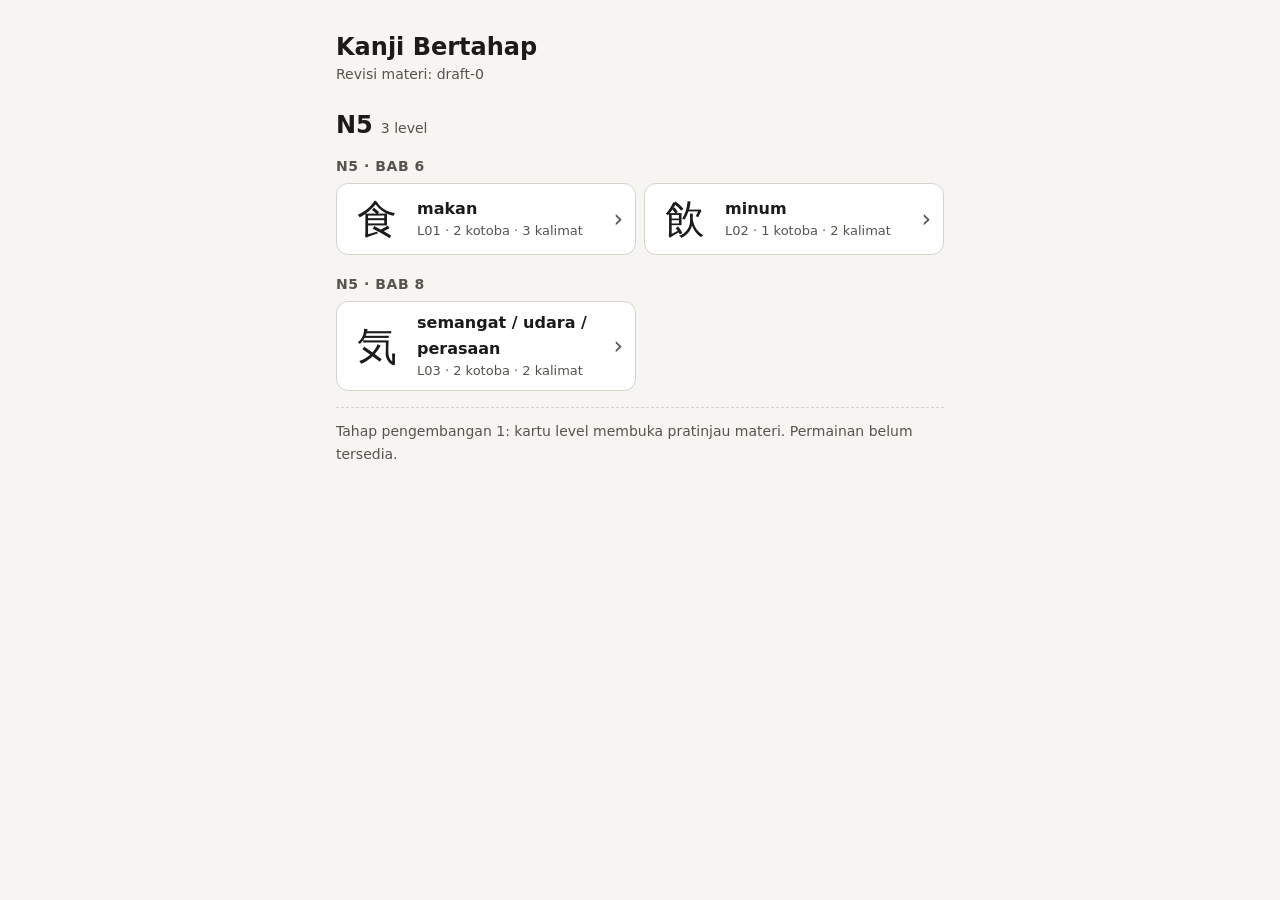
==== index.html @ 2ae5164c "Step 1: content schema, loading, validation, and CSV pipeline - data/content.json: schema v1 with th" ====
<!doctype html>
<html lang="id">
<head>
  <meta charset="utf-8">
  <meta name="viewport" content="width=device-width, initial-scale=1, viewport-fit=cover">
  <meta name="theme-color" content="#1e3a8a">
  <title>Kanji Bertahap</title>
  <link rel="stylesheet" href="css/style.css">
</head>
<body>
  <noscript>
    <div class="boot">
      <h1>JavaScript nonaktif</h1>
      <p>Aplikasi ini membutuhkan JavaScript. Aktifkan JavaScript di pengaturan browser, lalu muat ulang halaman.</p>
    </div>
  </noscript>

  <!-- Shown by the inline script below when the page is opened from disk. -->
  <div id="file-protocol-help" class="boot" hidden>
    <h1>Buka lewat server lokal</h1>
    <p>
      Aplikasi ini tidak bisa dibuka dengan klik ganda pada <code>index.html</code>.
      Browser memblokir pemuatan file materi (<code>data/content.json</code>) langsung dari disk.
      Pilih salah satu cara berikut.
    </p>

    <h2>Cara 1 — VS Code + Live Server</h2>
    <ol>
      <li>Buka folder proyek ini di VS Code (<em>File → Open Folder…</em>).</li>
      <li>Buka panel <em>Extensions</em> (Ctrl+Shift+X, di Mac Cmd+Shift+X), cari <strong>Live Server</strong> (pembuat: Ritwick Dey), lalu klik <em>Install</em>.</li>
      <li>Klik kanan <code>index.html</code> di panel Explorer, pilih <strong>Open with Live Server</strong>.</li>
      <li>Browser terbuka otomatis di alamat seperti <code>http://127.0.0.1:5500</code>.</li>
    </ol>

    <h2>Cara 2 — Terminal (Python)</h2>
    <ol>
      <li>Buka Terminal di folder proyek, yaitu folder yang berisi <code>index.html</code>.</li>
      <li>Jalankan perintah ini:
        <pre><code>python3 -m http.server 8000</code></pre>
        Di Windows, jika perintah di atas tidak dikenal, gunakan <code>python -m http.server 8000</code>.
      </li>
      <li>Buka <code>http://localhost:8000</code> di browser.</li>
      <li>Untuk berhenti, tekan Ctrl+C di Terminal.</li>
    </ol>

    <h2>Cara 3 — Versi online</h2>
    <p>Jika aplikasi sudah di-deploy ke Netlify, cukup buka tautan Netlify-nya.</p>
  </div>

  <div id="boot-failed" class="boot" hidden>
    <h1>Aplikasi gagal dimuat</h1>
    <p>Browser tidak bisa menjalankan aplikasi. Coba muat ulang halaman. Jika masih gagal, gunakan Chrome, Safari, Firefox, atau Edge versi terbaru.</p>
  </div>

  <main id="app"></main>

  <script>
    // Classic inline script: module scripts never run from file://, so this
    // check has to live outside js/main.js.
    (function () {
      if (location.protocol === "file:") {
        document.getElementById("file-protocol-help").hidden = false;
        return;
      }
      setTimeout(function () {
        if (!window.__kanjiAppBooted) document.getElementById("boot-failed").hidden = false;
      }, 8000);
    })();
  </script>
  <script type="module" src="js/main.js"></script>
</body>
</html>
---- css/style.css ----
/* Mobile-first styles. Target: 360–430px phones; wider screens get a centered column.
   All color pairs below meet WCAG AA (4.5:1) for normal text. */

:root {
  color-scheme: light;

  --font-ui: system-ui, -apple-system, "Segoe UI", Roboto, "Noto Sans", "Hiragino Kaku Gothic ProN",
    "Noto Sans JP", "Noto Sans CJK JP", "Yu Gothic", Meiryo, sans-serif;
  --font-ja: "Hiragino Kaku Gothic ProN", "Hiragino Sans", "Noto Sans JP", "Noto Sans CJK JP", "Yu Gothic",
    YuGothic, Meiryo, sans-serif;

  --bg: #f6f5f1;
  --surface: #ffffff;
  --text: #1c1b19; /* 16.9:1 on --surface */
  --muted: #57534e; /* 7.6:1 on --surface, 7.0:1 on --bg */
  --border: #d6d3cd;
  --primary: #1e40af; /* 8.7:1 with white */
  --primary-soft: #e3e8fb;
  --error: #b42318; /* 6.3:1 on --surface */
  --error-soft: #fef3f2;
  --warning: #7a4100; /* 7.7:1 on --warning-soft */
  --warning-soft: #fff6e0;
  --success: #17692f; /* 6.9:1 on --success-soft */
  --success-soft: #e8f5ec;
  --highlight: #fde68a; /* text on it: 14:1 */

  --radius: 12px;
  --gutter: 16px;
  --tap: 48px;
}

*,
*::before,
*::after {
  box-sizing: border-box;
}

[hidden] {
  display: none !important;
}

html {
  -webkit-text-size-adjust: 100%;
}

body {
  margin: 0;
  background: var(--bg);
  color: var(--text);
  font-family: var(--font-ui);
  font-size: 1rem;
  line-height: 1.6;
}

:lang(ja) {
  font-family: var(--font-ja);
}

h1,
h2,
h3 {
  line-height: 1.3;
  margin: 0 0 0.5rem;
}

h1 {
  font-size: 1.5rem;
}

h2 {
  font-size: 1.2rem;
}

h3 {
  font-size: 1rem;
}

p {
  margin: 0 0 0.5rem;
}

a {
  color: var(--primary);
}

code {
  font-family: ui-monospace, "SFMono-Regular", Menlo, Consolas, monospace;
  font-size: 0.9em;
  background: var(--primary-soft);
  padding: 0.05em 0.3em;
  border-radius: 4px;
  overflow-wrap: anywhere;
}

pre {
  overflow-x: auto;
  background: var(--surface);
  border: 1px solid var(--border);
  border-radius: 8px;
  padding: 0.5rem 0.75rem;
}

pre code {
  background: none;
  padding: 0;
}

:focus-visible {
  outline: 3px solid var(--primary);
  outline-offset: 2px;
}

[tabindex="-1"]:focus {
  outline: none;
}

.muted {
  color: var(--muted);
}

/* Ruby -------------------------------------------------------------------- */

ruby {
  ruby-position: over;
}

rt {
  font-size: 0.5em;
  font-weight: 400;
  color: var(--muted);
}

/* Layout ------------------------------------------------------------------ */

#app,
.boot {
  max-width: 40rem;
  margin: 0 auto;
  padding-inline: max(var(--gutter), env(safe-area-inset-left));
  padding-block: 1rem 3rem;
}

.boot h2 {
  margin-top: 1.5rem;
}

.boot ol {
  padding-left: 1.25rem;
}

.boot li {
  margin-bottom: 0.4rem;
}

.loading {
  padding-block: 3rem;
  text-align: center;
  color: var(--muted);
}

.screen > * + * {
  margin-top: 1rem;
}

.card {
  background: var(--surface);
  border: 1px solid var(--border);
  border-radius: var(--radius);
  padding: 1rem;
}

.back-link {
  display: inline-flex;
  align-items: center;
  min-height: var(--tap);
  font-weight: 600;
  text-decoration: none;
}

.dev-note {
  font-size: 0.875rem;
  color: var(--muted);
  border-top: 1px dashed var(--border);
  padding-top: 0.75rem;
}

/* Top bar ------------------------------------------------------------------ */

.topbar h1 {
  margin: 0;
}

.topbar__meta {
  margin: 0;
  font-size: 0.875rem;
  color: var(--muted);
}

.notice {
  display: flex;
  align-items: center;
  min-height: var(--tap);
  padding: 0.5rem 0.75rem;
  border-radius: var(--radius);
  font-weight: 600;
  text-decoration: none;
}

.notice--warning {
  background: var(--warning-soft);
  color: var(--warning);
  border: 1px solid currentColor;
}

/* Filter chips ------------------------------------------------------------- */

.chips {
  display: flex;
  flex-wrap: wrap;
  gap: 0.5rem;
}

.chip {
  min-height: 40px;
  min-width: var(--tap);
  padding: 0.25rem 1rem;
  border: 1px solid var(--border);
  border-radius: 999px;
  background: var(--surface);
  color: var(--text);
  font: inherit;
  font-weight: 600;
  cursor: pointer;
}

.chip[aria-pressed="true"] {
  background: var(--primary);
  border-color: var(--primary);
  color: #fff;
}

/* Level list ---------------------------------------------------------------- */

.jlpt-group__title {
  display: flex;
  align-items: baseline;
  gap: 0.5rem;
  font-size: 1.5rem;
  margin-top: 1.5rem;
}

.jlpt-group__count {
  font-size: 0.875rem;
  font-weight: 400;
  color: var(--muted);
}

.chapter-heading {
  position: sticky;
  top: 0;
  z-index: 1;
  margin: 0;
  padding: 0.5rem 0;
  background: var(--bg);
  font-size: 0.875rem;
  color: var(--muted);
  text-transform: uppercase;
  letter-spacing: 0.04em;
}

.level-list {
  list-style: none;
  margin: 0 0 0.75rem;
  padding: 0;
  display: grid;
  gap: 0.5rem;
}

.level-card {
  display: grid;
  grid-template-columns: 3.5rem 1fr auto;
  align-items: center;
  gap: 0.75rem;
  min-height: 4.5rem;
  padding: 0.5rem 0.75rem;
  background: var(--surface);
  border: 1px solid var(--border);
  border-radius: var(--radius);
  color: var(--text);
  text-decoration: none;
}

.level-card:hover {
  border-color: var(--primary);
}

.level-card__kanji {
  font-size: 2.5rem;
  line-height: 1;
  text-align: center;
}

.level-card__body {
  display: flex;
  flex-direction: column;
  min-width: 0;
}

.level-card__title {
  font-weight: 600;
  overflow-wrap: anywhere;
}

.level-card__meta {
  font-size: 0.8125rem;
  color: var(--muted);
}

.level-card__chevron {
  font-size: 1.5rem;
  color: var(--muted);
}

/* Preview ------------------------------------------------------------------- */

.hero {
  text-align: center;
}

.hero__kanji {
  /* Main kanji: never below 64px; 96px on a 360px phone. */
  font-size: clamp(6rem, 30vw, 9rem);
  line-height: 1.1;
  margin: 0;
}

.hero__meaning {
  font-size: 1.25rem;
}

.badges {
  display: flex;
  flex-wrap: wrap;
  justify-content: center;
  gap: 0.375rem;
}

.badge {
  display: inline-block;
  padding: 0.1rem 0.6rem;
  border-radius: 999px;
  background: var(--primary-soft);
  color: var(--primary);
  font-size: 0.8125rem;
  font-weight: 600;
  white-space: nowrap;
}

.badge--plain {
  background: transparent;
  color: var(--muted);
  border: 1px solid var(--border);
}

.badge--kunyomi {
  background: var(--success-soft);
  color: var(--success);
}

.badge--onyomi {
  background: var(--warning-soft);
  color: var(--warning);
}

.bushu {
  display: flex;
  align-items: center;
  gap: 1rem;
}

.bushu__char {
  font-size: 4rem;
  line-height: 1;
}

.bushu__name {
  font-weight: 600;
}

.option-previews {
  list-style: none;
  padding: 0;
  margin: 0;
  display: flex;
  flex-wrap: wrap;
  gap: 0.5rem;
}

.option-preview {
  display: flex;
  flex-direction: column;
  align-items: center;
  min-width: 4rem;
  padding: 0.25rem 0.5rem;
  border: 1px solid var(--border);
  border-radius: 8px;
}

.option-preview--correct {
  border: 2px solid var(--success);
  background: var(--success-soft);
}

.option-preview__char {
  font-size: 2rem;
  line-height: 1.2;
}

.option-preview__tag {
  font-size: 0.75rem;
  font-weight: 600;
  color: var(--success);
}

.readings {
  border-collapse: collapse;
  width: 100%;
}

.readings th,
.readings td {
  text-align: left;
  padding: 0.5rem 0.25rem;
  border-bottom: 1px solid var(--border);
}

.readings th {
  width: 7rem;
  font-weight: 600;
}

.readings td {
  font-size: 1.25rem;
}

.kotoba + .kotoba {
  margin-top: 1rem;
  padding-top: 1rem;
  border-top: 1px solid var(--border);
}

.kotoba__head {
  display: flex;
  flex-wrap: wrap;
  align-items: center;
  gap: 0.5rem 0.75rem;
}

.kotoba__word {
  font-size: 1.75rem;
  margin: 0;
  line-height: 1.8;
}

.kotoba__note {
  background: var(--primary-soft);
  border-radius: 8px;
  padding: 0.5rem 0.75rem;
}

.examples {
  margin: 0.5rem 0 0;
  padding-left: 1.25rem;
}

.example + .example {
  margin-top: 0.75rem;
}

.example__ja {
  font-size: 1.25rem;
  line-height: 2.1; /* room for furigana */
  margin: 0;
}

.example__translation {
  color: var(--muted);
}

.blank {
  background: var(--highlight);
  color: var(--text);
  border-bottom: 3px solid var(--text);
  padding: 0 0.1em;
}

.stage-counts {
  padding-left: 1.25rem;
  margin: 0;
}

.item-ids {
  list-style: none;
  padding: 0;
  margin: 0.25rem 0 0.5rem;
  font-size: 0.8125rem;
}

/* Validation issues ------------------------------------------------------------ */

.issues {
  list-style: none;
  padding: 0;
  margin: 0;
  display: grid;
  gap: 0.75rem;
}

.issue {
  border-radius: var(--radius);
  padding: 0.75rem;
  border: 1px solid;
  overflow-wrap: anywhere;
}

.issue--error {
  background: var(--error-soft);
  border-color: var(--error);
}

.issue--warning {
  background: var(--warning-soft);
  border-color: var(--warning);
}

.issue--prominent {
  border-width: 3px;
  border-left-width: 10px;
}

.issue__head {
  display: flex;
  flex-wrap: wrap;
  gap: 0.25rem 0.5rem;
  align-items: baseline;
  font-weight: 600;
}

.issue--error .issue__icon,
.issue--error .issue__severity {
  color: var(--error);
}

.issue--warning .issue__icon,
.issue--warning .issue__severity {
  color: var(--warning);
}

.issue__message {
  margin: 0.25rem 0;
}

.issue__path {
  font-size: 0.8125rem;
  color: var(--muted);
  margin: 0;
}

/* Wider screens ----------------------------------------------------------------- */

@media (min-width: 48rem) {
  #app,
  .boot {
    padding-block: 2rem 4rem;
  }

  .level-list {
    grid-template-columns: repeat(2, minmax(0, 1fr));
  }
}
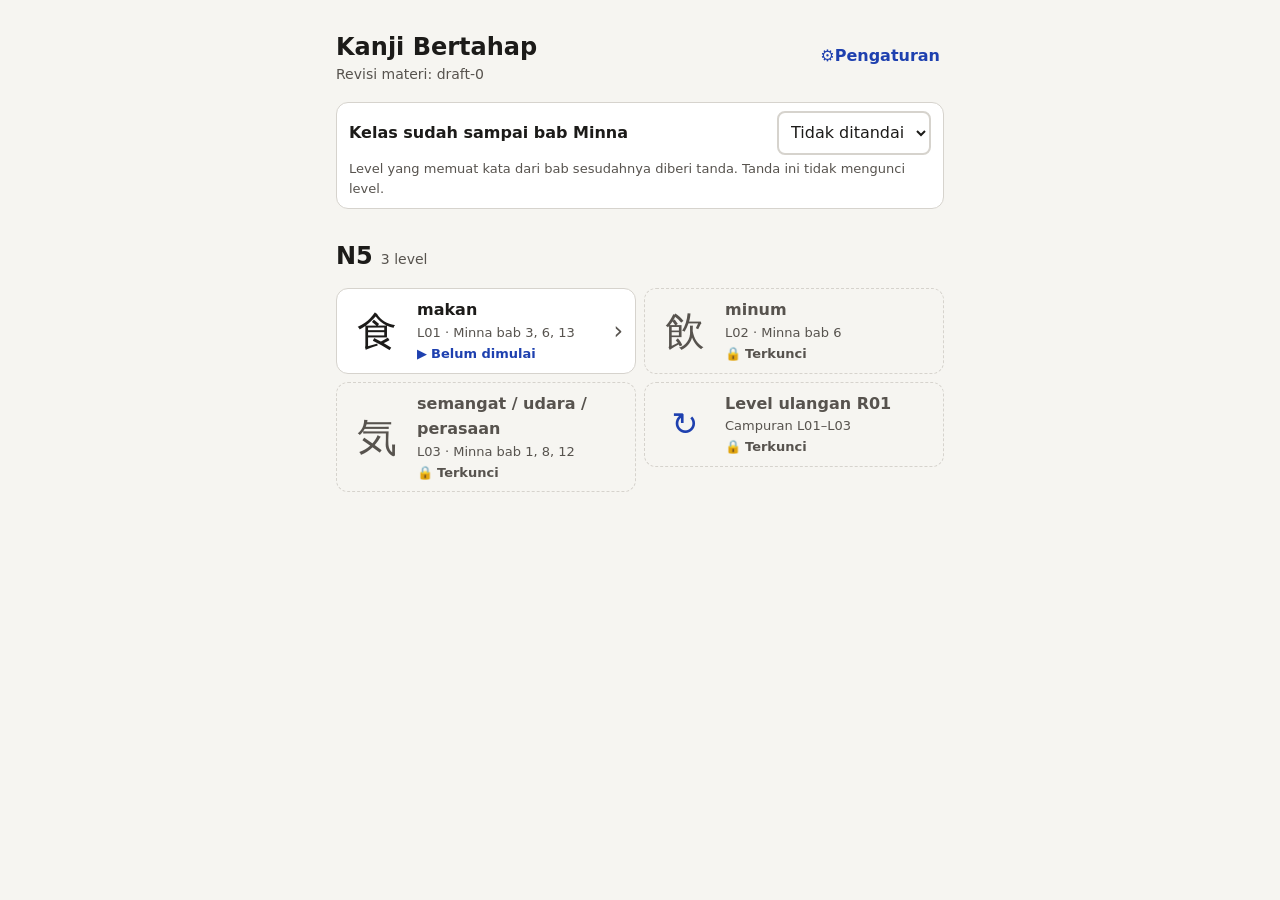
==== commit ad3d7541: "Second-tab warning, participant code example, inline DRAF label - js/tab-guard.js: detects the app o" ====
--- a/index.html
+++ b/index.html
@@ -52,6 +52,7 @@
     <p>Browser tidak bisa menjalankan aplikasi. Coba muat ulang halaman. Jika masih gagal, gunakan Chrome, Safari, Firefox, atau Edge versi terbaru.</p>
   </div>
 
+  <div id="tab-warning" class="tab-warning" role="alert" hidden></div>
   <main id="app"></main>
 
   <script>
--- a/css/style.css
+++ b/css/style.css
@@ -122,6 +122,7 @@
 
 ruby {
   ruby-position: over;
+  ruby-align: center; /* keep the base kanji together when the furigana is wider */
 }
 
 rt {
@@ -186,8 +187,25 @@
 
 /* Top bar ------------------------------------------------------------------ */
 
+.topbar {
+  display: flex;
+  align-items: flex-start;
+  justify-content: space-between;
+  gap: 0.75rem;
+}
+
 .topbar h1 {
   margin: 0;
+}
+
+.topbar__action {
+  display: inline-flex;
+  align-items: center;
+  min-height: var(--tap);
+  padding-inline: 0.25rem;
+  font-weight: 600;
+  text-decoration: none;
+  white-space: nowrap;
 }
 
 .topbar__meta {
@@ -242,30 +260,61 @@
 /* Level list ---------------------------------------------------------------- */
 
 .jlpt-group__title {
+  position: sticky;
+  top: 0;
+  z-index: 1;
   display: flex;
   align-items: baseline;
   gap: 0.5rem;
+  margin: 1.5rem 0 0.5rem;
+  padding: 0.5rem 0;
+  background: var(--bg);
   font-size: 1.5rem;
-  margin-top: 1.5rem;
+}
+
+.chapter-limit {
+  display: grid;
+  grid-template-columns: 1fr auto;
+  align-items: center;
+  gap: 0.25rem 0.75rem;
+  padding: 0.5rem 0.75rem;
+  border: 1px solid var(--border);
+  border-radius: var(--radius);
+  background: var(--surface);
+}
+
+.chapter-limit__label {
+  font-weight: 600;
+}
+
+.chapter-limit__help {
+  grid-column: 1 / -1;
+  margin: 0;
+  font-size: 0.8125rem;
+  color: var(--muted);
+}
+
+.select {
+  min-height: 44px;
+  padding: 0.25rem 0.5rem;
+  border: 2px solid var(--border);
+  border-radius: 8px;
+  background: var(--surface);
+  color: var(--text);
+  font: inherit;
+}
+
+.chapter-marker {
+  margin-top: 0.125rem;
+  font-size: 0.8125rem;
+  font-weight: 600;
+  color: var(--warning);
 }
 
 .jlpt-group__count {
   font-size: 0.875rem;
   font-weight: 400;
   color: var(--muted);
-}
-
-.chapter-heading {
-  position: sticky;
-  top: 0;
-  z-index: 1;
-  margin: 0;
-  padding: 0.5rem 0;
-  background: var(--bg);
-  font-size: 0.875rem;
-  color: var(--muted);
-  text-transform: uppercase;
-  letter-spacing: 0.04em;
 }
 
 .level-list {
@@ -488,6 +537,8 @@
 }
 
 .blank {
+  -webkit-box-decoration-break: clone;
+  box-decoration-break: clone;
   background: var(--highlight);
   color: var(--text);
   border-bottom: 3px solid var(--text);
@@ -506,6 +557,656 @@
   font-size: 0.8125rem;
 }
 
+/* Status badges and locked cards --------------------------------------------- */
+
+.status {
+  display: inline-flex;
+  align-items: center;
+  gap: 0.25rem;
+  font-weight: 600;
+}
+
+.status--passed {
+  color: var(--success);
+}
+
+.status--in_progress {
+  color: var(--warning);
+}
+
+.status--available {
+  color: var(--primary);
+}
+
+.status--locked {
+  color: var(--muted);
+}
+
+.level-card--locked {
+  background: var(--bg);
+  border-style: dashed;
+  color: var(--muted);
+}
+
+.level-card__symbol {
+  font-size: 2rem;
+  line-height: 1;
+  text-align: center;
+  color: var(--primary);
+}
+
+/* Buttons ------------------------------------------------------------------------ */
+
+.button {
+  display: inline-flex;
+  align-items: center;
+  justify-content: center;
+  min-height: var(--tap);
+  padding: 0.5rem 1.25rem;
+  border: 2px solid var(--border);
+  border-radius: var(--radius);
+  background: var(--surface);
+  color: var(--text);
+  font: inherit;
+  font-weight: 700;
+  text-decoration: none;
+  cursor: pointer;
+}
+
+.button--primary {
+  background: var(--primary);
+  border-color: var(--primary);
+  color: #fff;
+}
+
+.button--danger {
+  background: var(--surface);
+  border-color: var(--error);
+  color: var(--error);
+}
+
+.button--block {
+  display: flex;
+  width: 100%;
+}
+
+.button-row {
+  display: flex;
+  flex-wrap: wrap;
+  gap: 0.5rem;
+}
+
+.confirm {
+  margin-top: 0.75rem;
+  padding: 0.75rem;
+  border: 2px solid var(--error);
+  border-radius: var(--radius);
+  background: var(--error-soft);
+}
+
+.confirm__title {
+  font-weight: 700;
+  color: var(--error);
+}
+
+.confirm ul {
+  padding-left: 1.25rem;
+}
+
+.notice--success {
+  background: var(--success-soft);
+  color: var(--success);
+  border: 1px solid currentColor;
+}
+
+.link-list {
+  padding-left: 1.25rem;
+}
+
+.link-list li {
+  min-height: 2.25rem;
+}
+
+/* Play screen --------------------------------------------------------------------- */
+
+.play-header {
+  display: grid;
+  gap: 0.25rem;
+}
+
+.play-header__top {
+  display: flex;
+  align-items: center;
+  justify-content: space-between;
+  gap: 0.5rem;
+}
+
+.play-header__level {
+  font-weight: 600;
+  color: var(--muted);
+}
+
+.play-header__stage {
+  display: flex;
+  flex-wrap: wrap;
+  align-items: center;
+  gap: 0.25rem 0.5rem;
+  margin: 0;
+  font-weight: 700;
+}
+
+.mastery {
+  display: grid;
+  gap: 0.25rem;
+}
+
+.mastery__label {
+  font-size: 0.875rem;
+  color: var(--muted);
+}
+
+.mastery progress {
+  appearance: none;
+  width: 100%;
+  height: 0.625rem;
+  border: 1px solid var(--border);
+  border-radius: 999px;
+  background: var(--surface);
+  overflow: hidden;
+}
+
+.mastery progress::-webkit-progress-bar {
+  background: var(--surface);
+}
+
+.mastery progress::-webkit-progress-value {
+  background: var(--success);
+}
+
+.mastery progress::-moz-progress-bar {
+  background: var(--success);
+}
+
+.question {
+  display: grid;
+  gap: 1rem;
+}
+
+.question__title {
+  font-size: 1.125rem;
+  text-align: center;
+  margin: 0;
+}
+
+.kanji-main {
+  /* Main kanji of the shape stage: never below 64px. */
+  font-size: clamp(6rem, 34vw, 10rem);
+  line-height: 1.1;
+  text-align: center;
+  margin: 0;
+}
+
+.options {
+  display: grid;
+  gap: 0.625rem;
+}
+
+.options--grid {
+  grid-template-columns: repeat(2, minmax(0, 1fr));
+}
+
+.option {
+  display: flex;
+  flex-direction: column;
+  align-items: center;
+  justify-content: center;
+  gap: 0.125rem;
+  min-height: var(--tap);
+  padding: 0.5rem;
+  border: 2px solid var(--border);
+  border-radius: var(--radius);
+  background: var(--surface);
+  color: var(--text);
+  font: inherit;
+  cursor: pointer;
+}
+
+.option:hover:not(:disabled) {
+  border-color: var(--primary);
+}
+
+.option:disabled {
+  cursor: default;
+  opacity: 1;
+}
+
+.options--kanji .option {
+  min-height: 6rem;
+}
+
+.options--kanji .option__content {
+  font-size: 3rem;
+  line-height: 1.1;
+}
+
+.option__tag {
+  font-size: 0.8125rem;
+  font-weight: 700;
+  font-family: var(--font-ui);
+}
+
+.option--correct {
+  border-width: 3px;
+  border-color: var(--success);
+  background: var(--success-soft);
+}
+
+.option--correct .option__tag {
+  color: var(--success);
+}
+
+.option--wrong {
+  border-width: 3px;
+  border-color: var(--error);
+  background: var(--error-soft);
+}
+
+.option--wrong .option__tag {
+  color: var(--error);
+}
+
+.option--dimmed {
+  color: var(--muted);
+  border-style: dashed;
+}
+
+.feedback:empty {
+  display: none;
+}
+
+.feedback {
+  padding: 0.75rem 1rem;
+  border-radius: var(--radius);
+  border: 2px solid;
+}
+
+.feedback--correct {
+  background: var(--success-soft);
+  border-color: var(--success);
+}
+
+.feedback--wrong {
+  background: var(--error-soft);
+  border-color: var(--error);
+}
+
+.feedback__verdict {
+  font-size: 1.25rem;
+  font-weight: 800;
+}
+
+.feedback--correct .feedback__verdict {
+  color: var(--success);
+}
+
+.feedback--wrong .feedback__verdict {
+  color: var(--error);
+}
+
+.feedback__progress {
+  margin: 0.25rem 0 0;
+  font-size: 0.875rem;
+  color: var(--muted);
+}
+
+.inline-kanji {
+  font-size: 1.5em;
+  line-height: 1;
+  vertical-align: -0.1em;
+}
+
+.result {
+  display: grid;
+  gap: 0.75rem;
+  padding: 1rem;
+  border: 1px solid var(--border);
+  border-radius: var(--radius);
+  background: var(--surface);
+}
+
+.result--passed {
+  border: 2px solid var(--success);
+}
+
+.result--passed h2 {
+  color: var(--success);
+}
+
+/* Stages 2–5 --------------------------------------------------------------------- */
+
+.word-main {
+  /* Kotoba in the reading stages: never below 64px. */
+  font-size: clamp(4rem, 18vw, 5.5rem);
+  line-height: 1.15;
+  text-align: center;
+  margin: 0;
+  overflow-wrap: anywhere;
+}
+
+.question__hint {
+  display: flex;
+  flex-wrap: wrap;
+  justify-content: center;
+  align-items: center;
+  gap: 0.25rem 0.5rem;
+  margin: 0;
+  color: var(--muted);
+}
+
+.kanji-focus {
+  background: transparent;
+  color: inherit;
+  text-decoration: underline;
+  text-decoration-thickness: 0.08em;
+  text-underline-offset: 0.12em;
+}
+
+.contrast {
+  padding: 0.75rem;
+  border: 1px solid var(--border);
+  border-radius: var(--radius);
+  background: var(--surface);
+}
+
+.contrast--before {
+  border-left: 6px solid var(--success);
+}
+
+.feedback .contrast {
+  margin-top: 0.75rem;
+}
+
+.contrast__title {
+  font-weight: 700;
+}
+
+.contrast__list {
+  list-style: none;
+  margin: 0;
+  padding: 0;
+  display: grid;
+  gap: 0.25rem;
+}
+
+.contrast__row {
+  display: flex;
+  flex-wrap: wrap;
+  align-items: center;
+  gap: 0.25rem 0.75rem;
+}
+
+.contrast__word {
+  font-size: 1.75rem;
+  line-height: 2;
+}
+
+.contrast__meaning {
+  color: var(--muted);
+}
+
+.contrast__now {
+  margin: 0.5rem 0 0;
+}
+
+.options--words .option__content {
+  font-size: 1.5rem;
+  line-height: 1.4;
+  overflow-wrap: anywhere;
+}
+
+.options--words .option {
+  min-height: 4rem;
+}
+
+.sentence-main {
+  font-size: 1.5rem;
+  line-height: 2.3; /* room for furigana */
+  margin: 0;
+}
+
+.sentence-main--answer {
+  font-size: 1.25rem;
+}
+
+.blank-slot {
+  display: inline-block;
+  min-width: 4em;
+  height: 1.1em;
+  margin-inline: 0.15em;
+  vertical-align: -0.15em;
+  border-bottom: 3px solid var(--text);
+  background: var(--primary-soft);
+}
+
+.feedback__answer {
+  display: flex;
+  flex-wrap: wrap;
+  align-items: baseline;
+  gap: 0.25rem;
+}
+
+.feedback__word {
+  font-size: 1.5rem;
+  line-height: 2;
+}
+
+.feedback__cross {
+  padding: 0.5rem 0.75rem;
+  border-left: 4px solid var(--error);
+  background: var(--surface);
+  font-weight: 600;
+}
+
+.production__prompt {
+  font-size: 1.125rem;
+  font-weight: 600;
+}
+
+.production__label {
+  margin: 0;
+  font-weight: 700;
+}
+
+.production__kotoba {
+  list-style: none;
+  margin: 0;
+  padding: 0;
+  display: flex;
+  flex-wrap: wrap;
+  gap: 0.25rem 1rem;
+}
+
+.production__input {
+  width: 100%;
+  min-height: 6rem;
+  padding: 0.75rem;
+  border: 2px solid var(--border);
+  border-radius: var(--radius);
+  background: var(--surface);
+  color: var(--text);
+  font-size: 1.25rem;
+  line-height: 1.6;
+  resize: vertical;
+}
+
+.production__input:focus {
+  border-color: var(--primary);
+  outline: 3px solid var(--primary-soft);
+}
+
+.production__error {
+  margin: 0;
+  min-height: 1.5em;
+  color: var(--error);
+  font-weight: 600;
+}
+
+.production__hint {
+  padding: 0.75rem;
+  border-radius: var(--radius);
+  background: var(--primary-soft);
+}
+
+.production__hint details {
+  margin-top: 0.25rem;
+}
+
+.production__hint summary {
+  min-height: var(--tap);
+  display: flex;
+  align-items: center;
+  cursor: pointer;
+  font-weight: 600;
+  color: var(--primary);
+}
+
+.production__hint ul {
+  margin: 0;
+  padding-left: 1.25rem;
+}
+
+.production__sample {
+  font-size: 1.125rem;
+}
+
+.production__sentence {
+  margin: 0;
+  padding: 0.75rem 1rem;
+  border-left: 4px solid var(--primary);
+  background: var(--surface);
+  font-size: 1.25rem;
+  overflow-wrap: anywhere;
+  white-space: pre-wrap;
+}
+
+.self-assessment {
+  margin: 0;
+  padding: 0.75rem;
+  border: 1px solid var(--border);
+  border-radius: var(--radius);
+  background: var(--surface);
+}
+
+.self-assessment legend {
+  padding-inline: 0.25rem;
+  font-weight: 700;
+}
+
+.self-assessment__option {
+  flex: 1 1 8rem;
+}
+
+.self-assessment__option[aria-pressed="true"] {
+  border-color: var(--primary);
+  background: var(--primary-soft);
+  color: var(--primary);
+}
+
+.self-assessment__option:disabled {
+  cursor: default;
+}
+
+.production__recorded {
+  margin: 0;
+  font-weight: 600;
+}
+
+/* Reading notation: kanji reading prominent, okurigana subordinate ------------------ */
+
+.reading-list {
+  list-style: none;
+  display: flex;
+  flex-wrap: wrap;
+  gap: 0.25rem 1rem;
+  margin: 0;
+  padding: 0;
+}
+
+.reading-notation__kanji {
+  font-size: 1.25em;
+  font-weight: 700;
+}
+
+.reading-notation__okurigana {
+  margin-left: 0.1em;
+  font-size: 0.8em;
+  color: var(--muted);
+  border-bottom: 2px dashed var(--muted);
+}
+
+.reading-legend {
+  display: flex;
+  align-items: center;
+  gap: 0.75rem;
+  margin: 0.75rem 0 0;
+  font-size: 0.875rem;
+  color: var(--muted);
+}
+
+.reading-legend__item {
+  flex: none;
+  padding: 0.25rem 0.5rem;
+  border: 1px solid var(--border);
+  border-radius: 8px;
+  color: var(--text);
+  font-size: 1.125rem;
+}
+
+.reading-legend__okurigana-label {
+  border-bottom: 2px dashed var(--muted);
+}
+
+.sr-only {
+  position: absolute;
+  width: 1px;
+  height: 1px;
+  margin: -1px;
+  padding: 0;
+  overflow: hidden;
+  clip: rect(0 0 0 0);
+  white-space: nowrap;
+  border: 0;
+}
+
+/* Second-tab warning ---------------------------------------------------------------- */
+
+.tab-warning {
+  position: sticky;
+  top: 0;
+  z-index: 10;
+  padding: 0.75rem max(var(--gutter), env(safe-area-inset-left));
+  background: var(--warning-soft);
+  border-bottom: 3px solid var(--warning);
+  color: var(--warning);
+}
+
+.tab-warning__text {
+  max-width: 40rem;
+  margin: 0 auto;
+  font-weight: 700;
+}
+
+.tab-warning__reload {
+  display: flex;
+  margin: 0.5rem auto 0;
+}
+
+@media print {
+  .tab-warning {
+    display: none !important;
+  }
+}
+
 /* Validation issues ------------------------------------------------------------ */
 
 .issues {
@@ -556,6 +1257,16 @@
   color: var(--warning);
 }
 
+.issue--note {
+  background: var(--primary-soft);
+  border-color: var(--primary);
+}
+
+.issue--note .issue__icon,
+.issue--note .issue__severity {
+  color: var(--primary);
+}
+
 .issue__message {
   margin: 0.25rem 0;
 }
@@ -578,3 +1289,371 @@
     grid-template-columns: repeat(2, minmax(0, 1fr));
   }
 }
+
+.readings td .muted {
+  font-size: 0.875rem;
+}
+
+/* A wrapped <legend> would collide with the fieldset border. */
+.self-assessment legend {
+  float: left;
+  width: 100%;
+  margin-bottom: 0.5rem;
+  padding: 0;
+}
+
+.self-assessment legend + * {
+  clear: both;
+}
+
+/* Settings -------------------------------------------------------------------------- */
+
+.field-label {
+  display: block;
+  margin: 0.5rem 0 0.25rem;
+  font-weight: 600;
+}
+
+.text-input {
+  width: 100%;
+  min-height: var(--tap);
+  padding: 0.5rem 0.75rem;
+  border: 2px solid var(--border);
+  border-radius: var(--radius);
+  background: var(--surface);
+  color: var(--text);
+  font: inherit;
+  font-size: 1.125rem;
+}
+
+.text-input:focus {
+  border-color: var(--primary);
+  outline: 3px solid var(--primary-soft);
+}
+
+.settings .card .button-row,
+.settings .card .button--block {
+  margin-top: 0.5rem;
+}
+
+.settings .card h3 {
+  margin-top: 1.25rem;
+  padding-top: 0.75rem;
+  border-top: 1px solid var(--border);
+}
+
+.notice--error {
+  background: var(--error-soft);
+  color: var(--error);
+  border: 1px solid currentColor;
+}
+
+.confirm__label {
+  display: block;
+  margin: 0.5rem 0 0.25rem;
+  font-weight: 600;
+}
+
+.confirm .text-input {
+  margin-bottom: 0.5rem;
+}
+
+.button:disabled {
+  cursor: not-allowed;
+  border-style: dashed;
+  color: var(--muted);
+  background: var(--bg);
+}
+
+.capacity progress {
+  appearance: none;
+  width: 100%;
+  height: 0.75rem;
+  border: 1px solid var(--border);
+  border-radius: 999px;
+  background: var(--surface);
+  overflow: hidden;
+}
+
+.capacity progress::-webkit-progress-bar {
+  background: var(--surface);
+}
+
+.capacity progress::-webkit-progress-value {
+  background: var(--primary);
+}
+
+.capacity progress::-moz-progress-bar {
+  background: var(--primary);
+}
+
+.capacity progress.is-warning::-webkit-progress-value {
+  background: var(--error);
+}
+
+.capacity progress.is-warning::-moz-progress-bar {
+  background: var(--error);
+}
+
+/* Stage 4 hint ---------------------------------------------------------------------- */
+
+.hint {
+  display: grid;
+  justify-items: center;
+  gap: 0.5rem;
+}
+
+.hint__button {
+  min-height: 40px;
+  font-weight: 600;
+}
+
+.hint__text {
+  margin: 0;
+  padding: 0.5rem 0.75rem;
+  border-left: 4px solid var(--primary);
+  background: var(--surface);
+  justify-self: stretch;
+}
+
+/* Preview for validators ------------------------------------------------------------- */
+
+.preview-toolbar {
+  display: flex;
+  align-items: center;
+  justify-content: space-between;
+  gap: 0.5rem;
+}
+
+.preview-header h1 {
+  margin: 0;
+}
+
+.preview-header__revision {
+  margin: 0.25rem 0 0;
+}
+
+.draft-banner {
+  margin-top: 0.75rem;
+  padding: 0.75rem 1rem;
+  border: 4px solid var(--error);
+  border-radius: var(--radius);
+  background: var(--error-soft);
+  color: var(--error);
+}
+
+.draft-banner__title {
+  margin: 0 0 0.25rem;
+  font-size: 1.5rem;
+  font-weight: 900;
+  letter-spacing: 0.04em;
+}
+
+.draft-banner p:last-child {
+  margin: 0;
+  color: var(--text);
+}
+
+.draft-inline {
+  margin: 0 0 0.5rem;
+  padding: 0.375rem 0.75rem;
+  border: 3px solid var(--error);
+  border-radius: 8px;
+  color: var(--error);
+  font-weight: 900;
+  letter-spacing: 0.04em;
+  text-align: center;
+}
+
+.field-help {
+  margin: 0.25rem 0 0;
+  font-size: 0.875rem;
+  color: var(--muted);
+}
+
+.draft-watermark {
+  position: fixed;
+  inset: 0;
+  z-index: -1;
+  display: flex;
+  align-items: center;
+  justify-content: center;
+  pointer-events: none;
+  font-size: min(40vw, 16rem);
+  font-weight: 900;
+  color: rgba(180, 35, 24, 0.08);
+  transform: rotate(-30deg);
+  user-select: none;
+}
+
+.preview-level {
+  margin-top: 2rem;
+}
+
+.preview-level > * + * {
+  margin-top: 1rem;
+}
+
+.preview-level__number {
+  margin: 0;
+  font-size: 0.875rem;
+  color: var(--muted);
+}
+
+.preview-list {
+  margin: 0.25rem 0;
+}
+
+.raw-notation {
+  margin: 0.5rem 0 0;
+  font-size: 0.8125rem;
+  color: var(--muted);
+}
+
+.table-scroll {
+  overflow-x: auto;
+}
+
+.summary-table {
+  width: 100%;
+  border-collapse: collapse;
+  font-size: 0.875rem;
+}
+
+.summary-table th,
+.summary-table td {
+  padding: 0.375rem 0.5rem;
+  border-bottom: 1px solid var(--border);
+  text-align: left;
+  white-space: nowrap;
+}
+
+.summary-table__kanji {
+  font-size: 1.5rem;
+}
+
+.print-only {
+  display: none;
+}
+
+@media print {
+  @page {
+    size: A4;
+    margin: 14mm 14mm 16mm;
+  }
+
+  body {
+    background: #fff;
+    color: #000;
+    font-size: 10.5pt;
+  }
+
+  #app {
+    max-width: none;
+    padding: 0;
+  }
+
+  .no-print,
+  .back-link,
+  .button,
+  .topbar__action {
+    display: none !important;
+  }
+
+  .print-only {
+    display: block;
+  }
+
+  .card {
+    border: 1px solid #888;
+    break-inside: auto;
+  }
+
+  .preview-level {
+    break-before: page;
+    margin-top: 0;
+  }
+
+  /* Kotoba may continue on the next page; only small units stay whole, so no
+     heading is left alone above a large blank area. */
+  .example,
+  .kotoba__head,
+  .readings-block,
+  .bushu,
+  .option-previews,
+  .preview-level > .hero {
+    break-inside: avoid;
+  }
+
+  h2,
+  h3,
+  h4 {
+    break-after: avoid;
+  }
+
+  /* Transparent surfaces so the DRAF watermark shows on every printed page. */
+  body,
+  .card,
+  .option-preview,
+  .reading-legend__item,
+  .kotoba__note {
+    background: none !important;
+  }
+
+  .hero__kanji {
+    font-size: 54pt;
+  }
+
+  .draft-inline {
+    border-color: #000;
+    color: #000;
+  }
+
+  .draft-banner {
+    border: 3px solid #000;
+    background: none;
+    color: #000;
+  }
+
+  .draft-watermark {
+    color: rgba(0, 0, 0, 0.07);
+    font-size: 150pt;
+  }
+
+  .blank {
+    background: none;
+    border-bottom: 2px solid #000;
+    font-weight: 700;
+  }
+
+  .badge,
+  .option-preview--correct {
+    border: 1px solid #000;
+    background: none;
+    color: #000;
+  }
+
+  .muted,
+  rt,
+  .raw-notation,
+  .example__translation {
+    color: #333;
+  }
+
+  a {
+    color: #000;
+    text-decoration: none;
+  }
+
+  .validator-notes {
+    min-height: 45mm;
+    margin-top: 6mm;
+    padding: 3mm;
+    border: 1px solid #000;
+    break-inside: avoid;
+  }
+
+  .table-scroll {
+    overflow: visible;
+  }
+}
